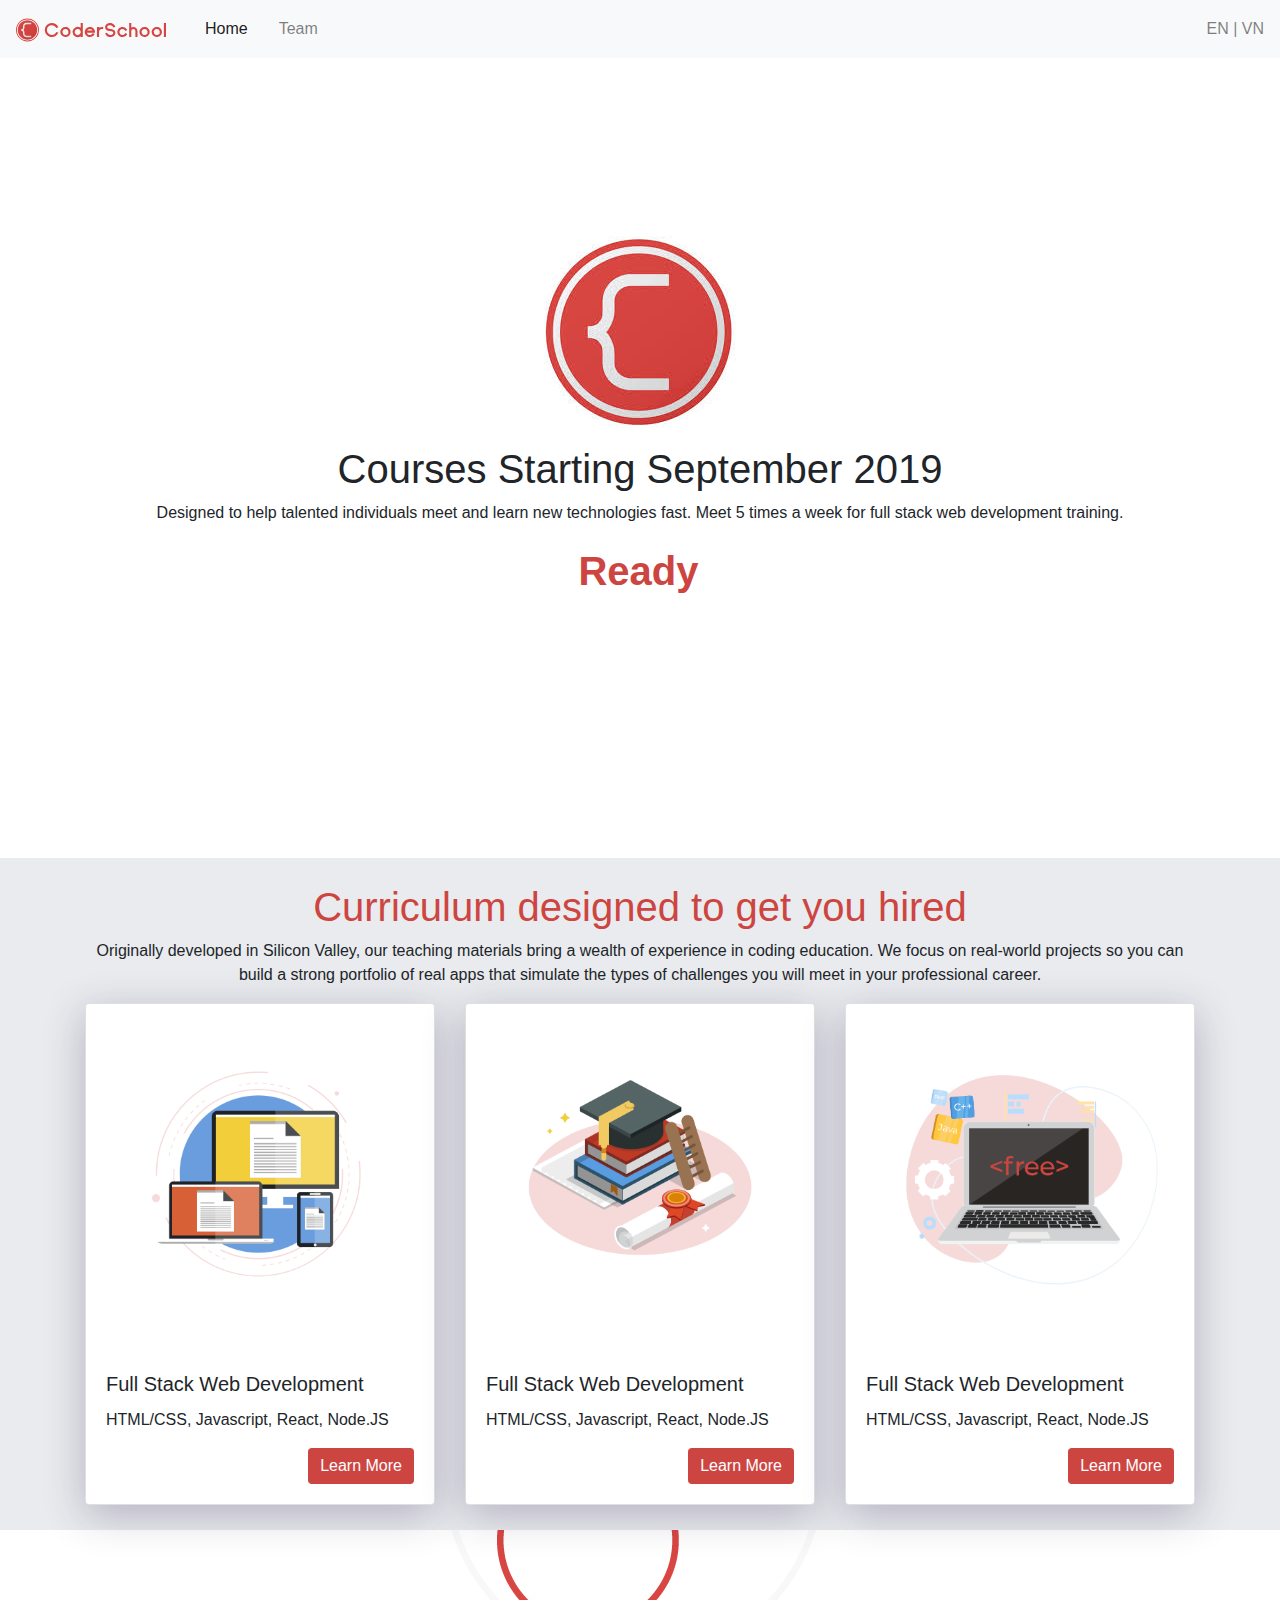
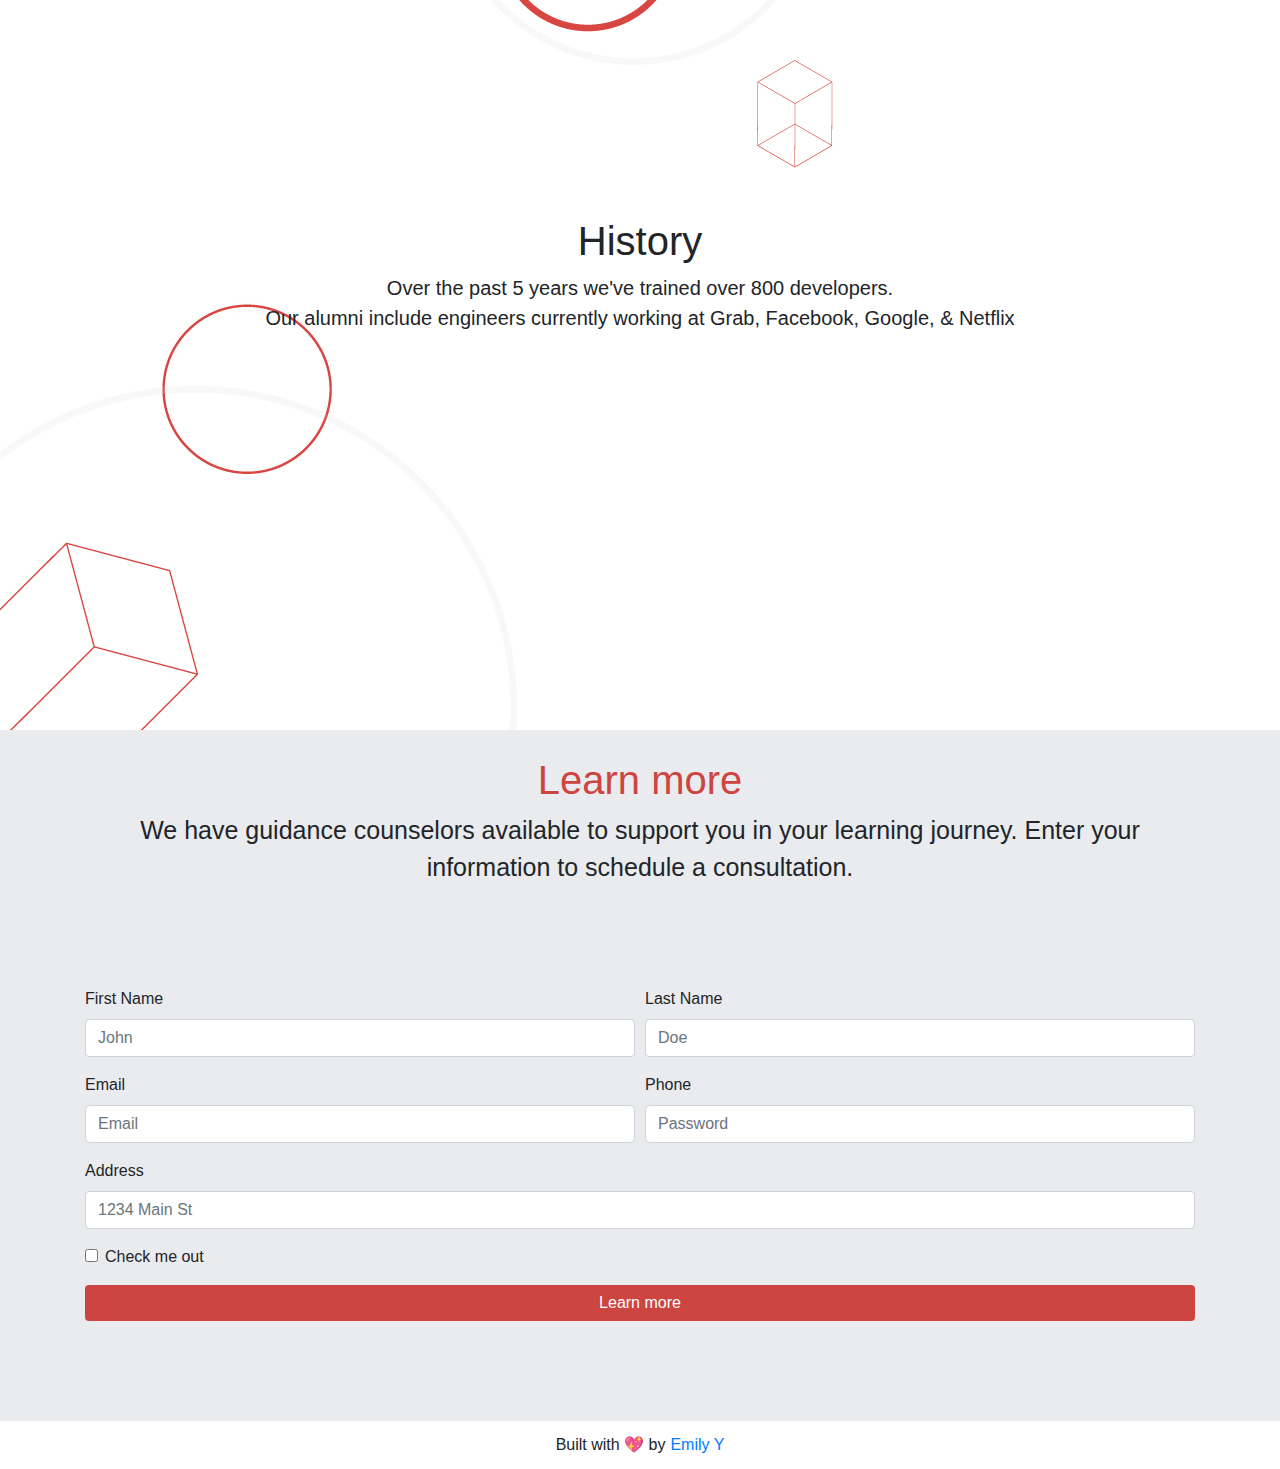
==== index.html @ 40ba5e8e "first commit" ====
<!DOCTYPE html>
<html lang="en">

<head>
    <meta charset="UTF-8">
    <meta name="viewport" content="width=device-width, initial-scale=1.0">
    <title>CoderSchool Pricing Page</title>

    <link rel="stylesheet" crossorigin="anonymous" href="https://use.fontawesome.com/releases/v5.6.3/css/all.css"
        integrity="sha384-UHRtZLI+pbxtHCWp1t77Bi1L4ZtiqrqD80Kn4Z8NTSRyMA2Fd33n5dQ8lWUE00s/" />
    <link rel="stylesheet" href="https://stackpath.bootstrapcdn.com/bootstrap/4.4.1/css/bootstrap.min.css"
        integrity="sha384-Vkoo8x4CGsO3+Hhxv8T/Q5PaXtkKtu6ug5TOeNV6gBiFeWPGFN9MuhOf23Q9Ifjh" crossorigin="anonymous">
    <link rel="stylesheet" href="style.css">
    <link rel="shortcut icon" href="https://cs-pricing-page.netlify.com/img/tab-icon.png" type="image/x-icon">
</head>

<nav class="navbar navbar-expand-lg navbar-light bg-light">
    <a class="navbar-brand" href="#">
        <img src="/CoderSchool Landing Page Assets/name.svg" width="150" height="30" alt="">
      </a>
    <button class="navbar-toggler" type="button" data-toggle="collapse" data-target="#navbarText" aria-controls="navbarText" aria-expanded="false" aria-label="Toggle navigation">
      <span class="navbar-toggler-icon"></span>
    </button>
    <div class="collapse navbar-collapse" id="navbarText">
      <ul class="navbar-nav mr-auto">
        <li class="nav-item active">
          <a class="nav-link" href="#">Home <span class="sr-only">(current)</span></a>
        </li>
        <li class="nav-item">
          <a class="nav-link" href="#">Team</a>
        </li>
      </ul>
      <span class="navbar-text">
        EN | VN
      </span>
    </div>
  </nav>

<section class="first-section">
    <img src="/CoderSchool Landing Page Assets/logo.jpeg" alt="CoderSchool logo" />
    <h1 class="text-center">Courses Starting September 2019</h1>
    <p class="text-center">
        Designed to help talented individuals meet and learn new technologies fast.
        Meet 5 times a week for full stack web development training.
    </p>
    <script src="typewrite.js">
    </script>
    <p class="typewrite red" data-period="2000" data-type='[ 
              "Ready to change your life?", 
              "What are you waiting for?", 
              "Top-Rated Programming Courses Starting September 2019",
              "Join CoderSchool Today!"
              ]'></p>
</section>

<section>
    <div class="container">
        <h1 class="text-center red">Curriculum designed to get you hired</h1>
        <p class="text-center">
            Originally developed in Silicon Valley, our teaching materials bring a
            wealth of experience in coding education. We focus on real-world projects so
            you can build a strong portfolio of real apps that simulate the types of
            challenges you will meet in your professional career.
        </p>
    </div>

    <div class="container">
        <div class="row">
            <div class="col-md">
                <div class="card">
                    <img class="card-img-top" src="/CoderSchool Landing Page Assets/card1.png" alt="Card image cap" />
                    <div class="card-body">
                        <h5 class="card-title">Full Stack Web Development</h5>
                        <p class="card-text">HTML/CSS, Javascript, React, Node.JS</p>
                        <div class="text-right">
                            <a href="/checkout.html" class="btn btn-primary red">Learn More</a>
                        </div>
                    </div>
                </div>
            </div>
            <div class="col-md">
                <div class="card">
                    <img class="card-img-top" src="/CoderSchool Landing Page Assets/card2.png" alt="Card image cap" />
                    <div class="card-body">
                        <h5 class="card-title">Full Stack Web Development</h5>
                        <p class="card-text">HTML/CSS, Javascript, React, Node.JS</p>
                        <div class="text-right">
                            <a href="/checkout.html" class="btn btn-primary red">Learn More</a>
                        </div>
                    </div>
                </div>
            </div>
            <div class="col-md">
                <div class="card">
                    <img class="card-img-top" src="/CoderSchool Landing Page Assets/card3.png" alt="Card image cap" />
                    <div class="card-body">
                        <h5 class="card-title">Full Stack Web Development</h5>
                        <p class="card-text">HTML/CSS, Javascript, React, Node.JS</p>
                        <div class="text-right">
                            <a href="/checkout.html" class="btn btn-primary red">Learn More</a>
                        </div>
                    </div>
                </div>
            </div>
        </div>
    </div>

    <section id="third">
        <h1><i class="fas fa-history"></i>History</h1>
        <blockquote class="blockquote text-center">
            <p>
                Over the past 5 years we've trained over 800 developers. <br />Our alumni
                include engineers currently working at Grab, Facebook, Google, & Netflix
            </p>
        </blockquote>
    </section>
</section>

<section id="fourth">
    <div class="container">
        <h1 class="text-center red">Learn more</h1>
        <p class="text-center">
            We have guidance counselors available to support you in your learning
            journey. Enter your information to schedule a consultation.
        </p>
        <form>
            <div class="form-row">
              <div class="form-group col-md-6">
                <label for="fname">First Name</label>
                <input type="text" class="form-control" id="fname" placeholder="John" />
              </div>
              <div class="form-group col-md-6">
                <label for="lname">Last Name</label>
                <input type="text" class="form-control" id="lname" placeholder="Doe" />
              </div>
              <div class="form-group col-md-6">
                <label for="email">Email</label>
                <input type="email" class="form-control" id="email" placeholder="Email" />
              </div>
              <div class="form-group col-md-6">
                <label for="password">Phone</label>
                <input
                  type="password"
                  class="form-control"
                  id="password"
                  placeholder="Password"
                />
              </div>
            </div>
            <div class="form-group">
              <label for="address">Address</label>
              <input
                type="text"
                class="form-control"
                id="address"
                placeholder="1234 Main St"
              />
            </div>
            <div class="form-group">
              <div class="form-check">
                <input class="form-check-input" type="checkbox" id="gridCheck" />
                <label class="form-check-label" for="gridCheck">
                  Check me out
                </label>
              </div>
            </div>
            <div class="text-center">
              <button type="button" class="btn btn-primary btn-block">Learn more</button>
            </div>
          </form>
    </div>
</section>
<footer>
    Built with 💖 by 
    <a href="https://github.com/yumemily">Emily Y</a>
</footer>


<body>


    <script src="https://code.jquery.com/jquery-3.4.1.slim.min.js"
        integrity="sha384-J6qa4849blE2+poT4WnyKhv5vZF5SrPo0iEjwBvKU7imGFAV0wwj1yYfoRSJoZ+n"
        crossorigin="anonymous"></script>
    <script src="https://cdn.jsdelivr.net/npm/popper.js@1.16.0/dist/umd/popper.min.js"
        integrity="sha384-Q6E9RHvbIyZFJoft+2mJbHaEWldlvI9IOYy5n3zV9zzTtmI3UksdQRVvoxMfooAo"
        crossorigin="anonymous"></script>
    <script src="https://stackpath.bootstrapcdn.com/bootstrap/4.4.1/js/bootstrap.min.js"
        integrity="sha384-wfSDF2E50Y2D1uUdj0O3uMBJnjuUD4Ih7YwaYd1iqfktj0Uod8GCExl3Og8ifwB6"
        crossorigin="anonymous"></script>
</body>

</html>
---- style.css ----
.navbar-nav > .nav-item {
    margin-left: 15px;
    color: rgba(0,0,0,.9);
  }

.box-shadow {
  box-shadow: 0 0.25rem 0.75rem rgba(0, 0, 0, 0.05);
}

section {
    display: flex;
    padding-top: 2%;
    align-items: center;
    justify-content: center;
    flex-direction: column;
  }

:root {
  --red: #cd4541;
}

.red {
  color: var(--red);
}

.btn-primary {
    border: 0px;
    color: white;
    background-color: var(--red);
  }

.card {
  margin-bottom: 25px;
  box-shadow: 0 10px 40px rgba(59, 43, 91, 0.3);
}

#third {
    background-image: url(/CoderSchool\ Landing\ Page\ Assets/banner.jpg);
    min-height: 800px;
    width: 100%;
    padding-bottom: 103.663px;
  }

#fourth > .container > p:nth-last-of-type(1) {
font-size: 25px;
margin-bottom: 100px;
}

#fourth{
    padding-bottom: 100px;
    background-color:#E9EBEE;
}

footer {
    height: 3em;
    display: flex;
    align-items: center;
    justify-content: center;
}

footer > a {
    margin-left: 5px;
}

a {
    color: #007bff;
    text-decoration: none;
    background-color: transparent;
}

.typewrite {
    font-size: 40px;
    font-weight: bold;
    text-align: center;
}

section:nth-child(odd) {
    background-color: #e9ebee;
}

.first-section{
    height: 800px;
    padding-bottom: 103.663px;
}

*{
    box-sizing: border-box;
}
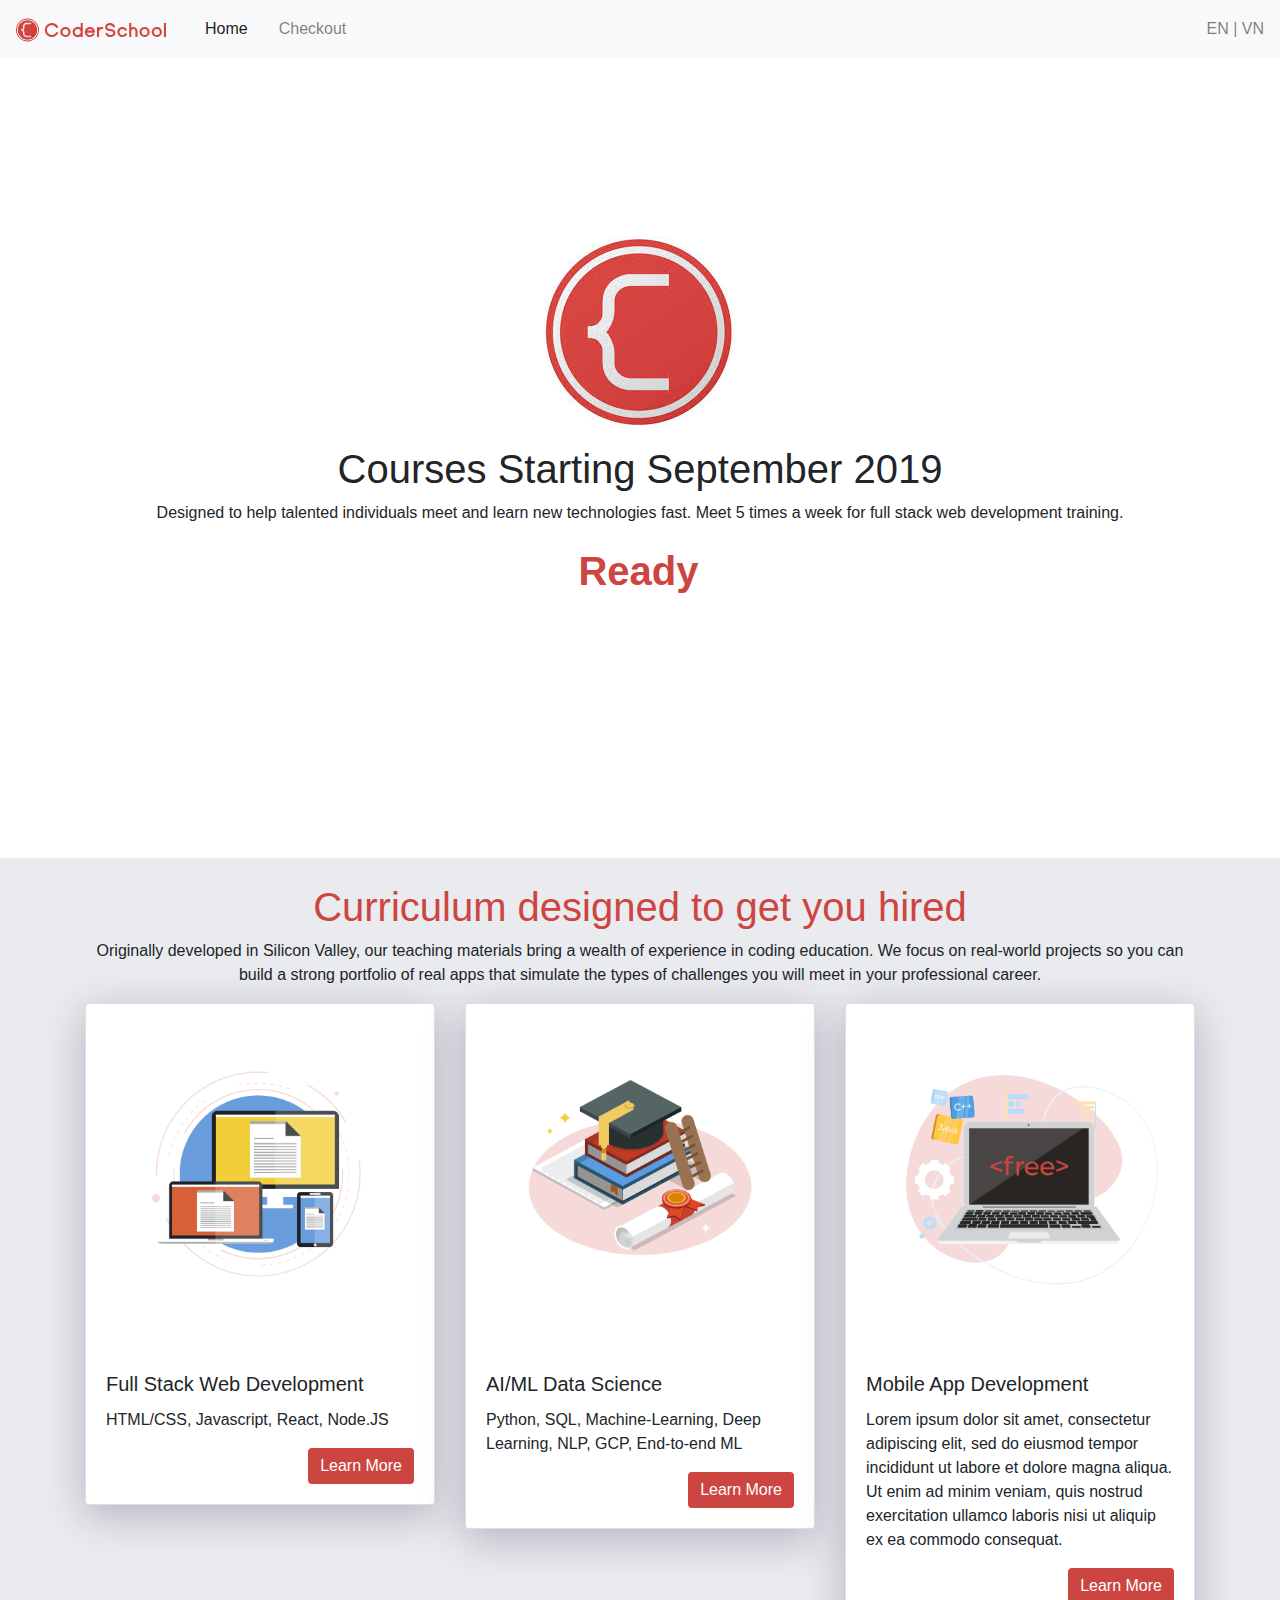
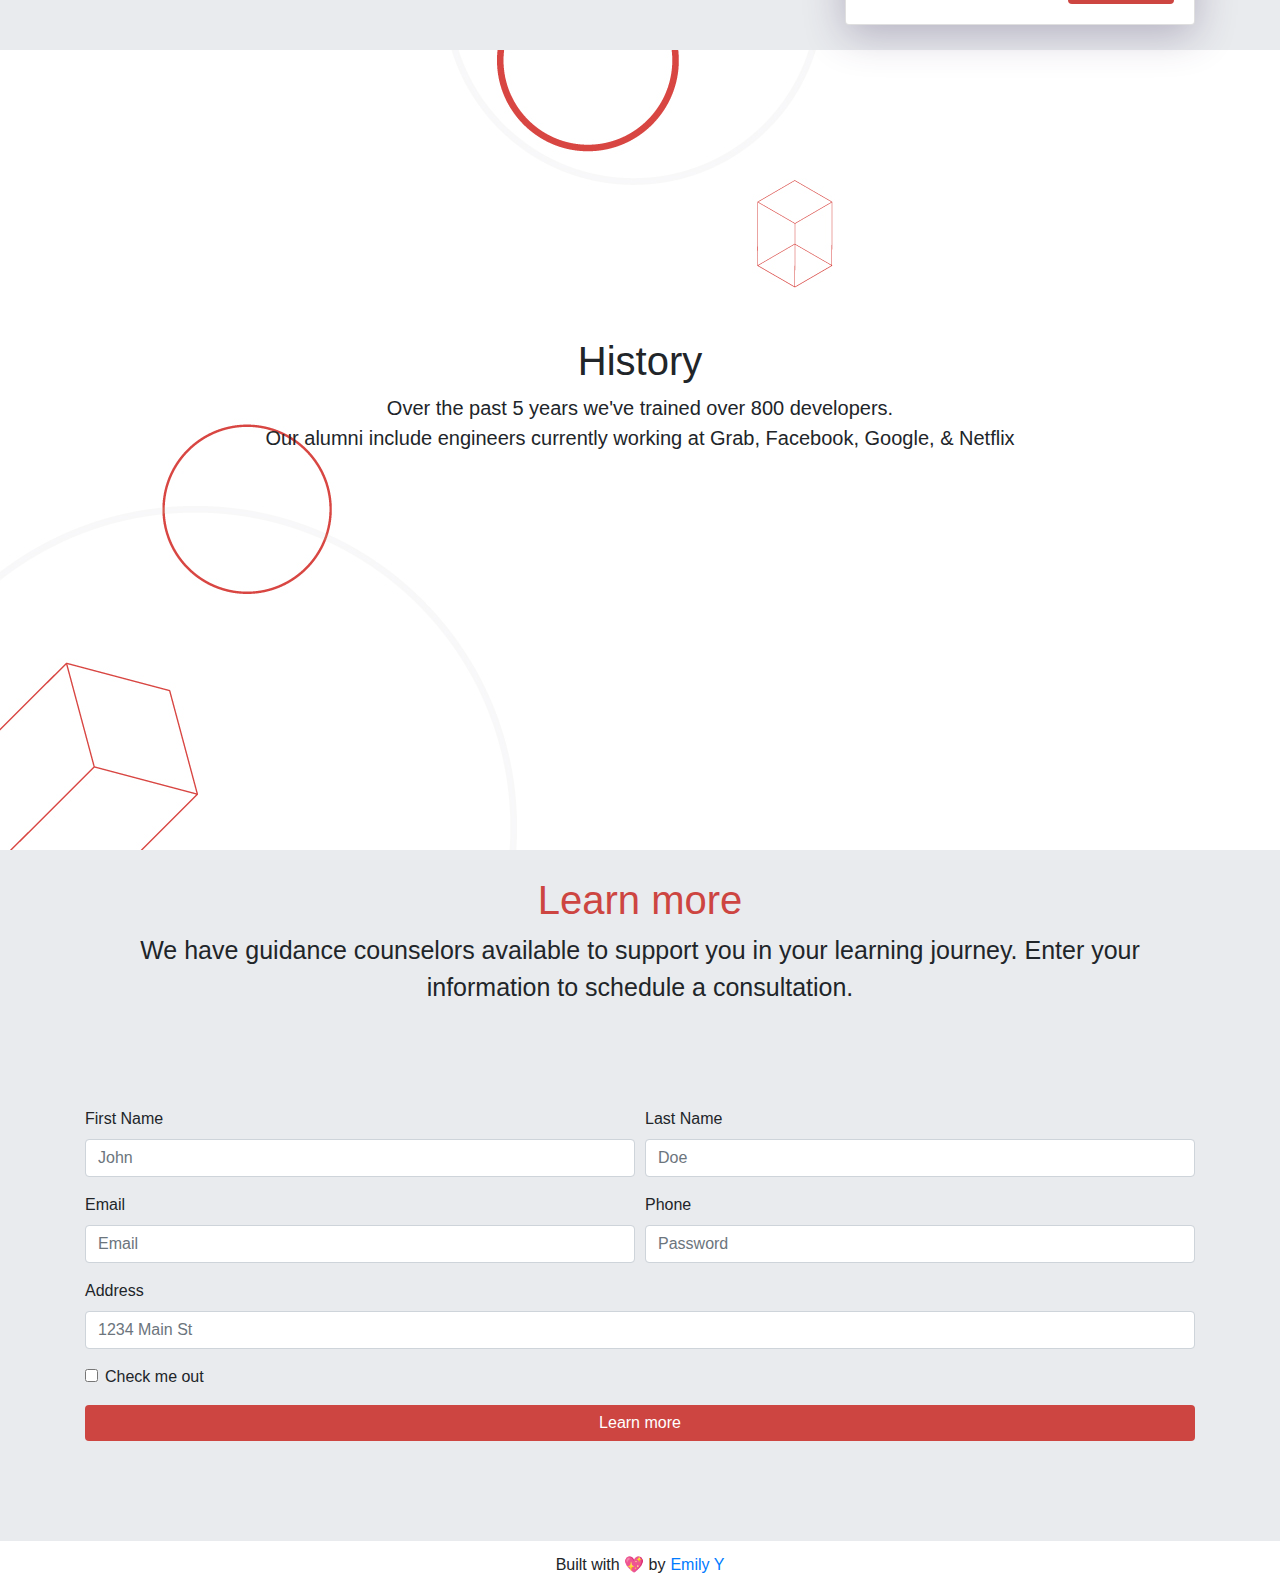
==== commit 96ce9036: "make form input required" ====
--- a/index.html
+++ b/index.html
@@ -27,7 +27,7 @@
           <a class="nav-link" href="#">Home <span class="sr-only">(current)</span></a>
         </li>
         <li class="nav-item">
-          <a class="nav-link" href="#">Team</a>
+          <a class="nav-link" href="/checkout.html">Checkout</a>
         </li>
       </ul>
       <span class="navbar-text">
@@ -82,8 +82,8 @@
                 <div class="card">
                     <img class="card-img-top" src="/CoderSchool Landing Page Assets/card2.png" alt="Card image cap" />
                     <div class="card-body">
-                        <h5 class="card-title">Full Stack Web Development</h5>
-                        <p class="card-text">HTML/CSS, Javascript, React, Node.JS</p>
+                        <h5 class="card-title">AI/ML Data Science</h5>
+                        <p class="card-text">Python, SQL, Machine-Learning, Deep Learning, NLP, GCP, End-to-end ML</p>
                         <div class="text-right">
                             <a href="/checkout.html" class="btn btn-primary red">Learn More</a>
                         </div>
@@ -94,8 +94,8 @@
                 <div class="card">
                     <img class="card-img-top" src="/CoderSchool Landing Page Assets/card3.png" alt="Card image cap" />
                     <div class="card-body">
-                        <h5 class="card-title">Full Stack Web Development</h5>
-                        <p class="card-text">HTML/CSS, Javascript, React, Node.JS</p>
+                        <h5 class="card-title">Mobile App Development</h5>
+                        <p class="card-text">Lorem ipsum dolor sit amet, consectetur adipiscing elit, sed do eiusmod tempor incididunt ut labore et dolore magna aliqua. Ut enim ad minim veniam, quis nostrud exercitation ullamco laboris nisi ut aliquip ex ea commodo consequat. </p>
                         <div class="text-right">
                             <a href="/checkout.html" class="btn btn-primary red">Learn More</a>
                         </div>
--- a/style.css
+++ b/style.css
@@ -49,6 +49,7 @@
 #fourth{
     padding-bottom: 100px;
     background-color:#E9EBEE;
+    padding-top: none;
 }
 
 footer {
@@ -81,8 +82,16 @@
 .first-section{
     height: 800px;
     padding-bottom: 103.663px;
+    padding-left: 100px;
+    padding-right: 100px;
 }
 
 *{
     box-sizing: border-box;
+}
+
+#fifth{
+  text-align: center;
+  padding-bottom: 100px;
+  background-color: white;
 }